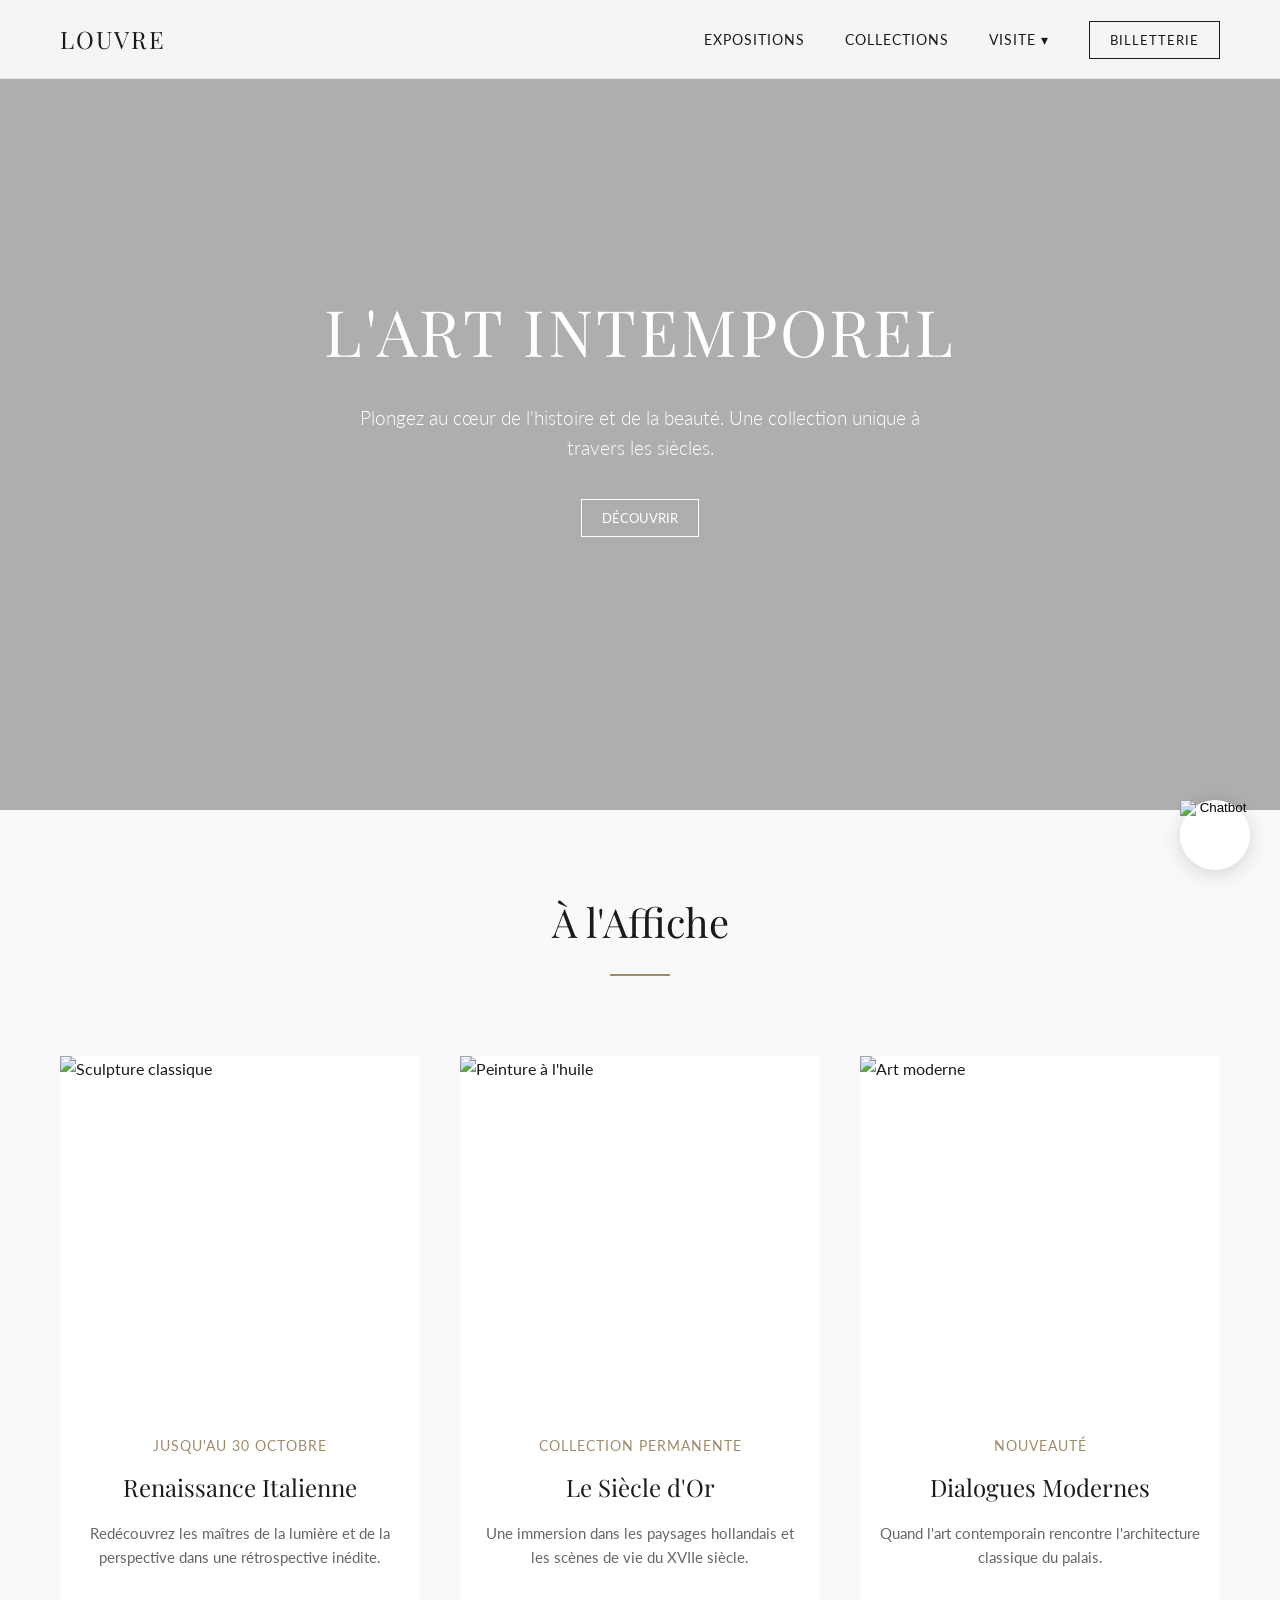
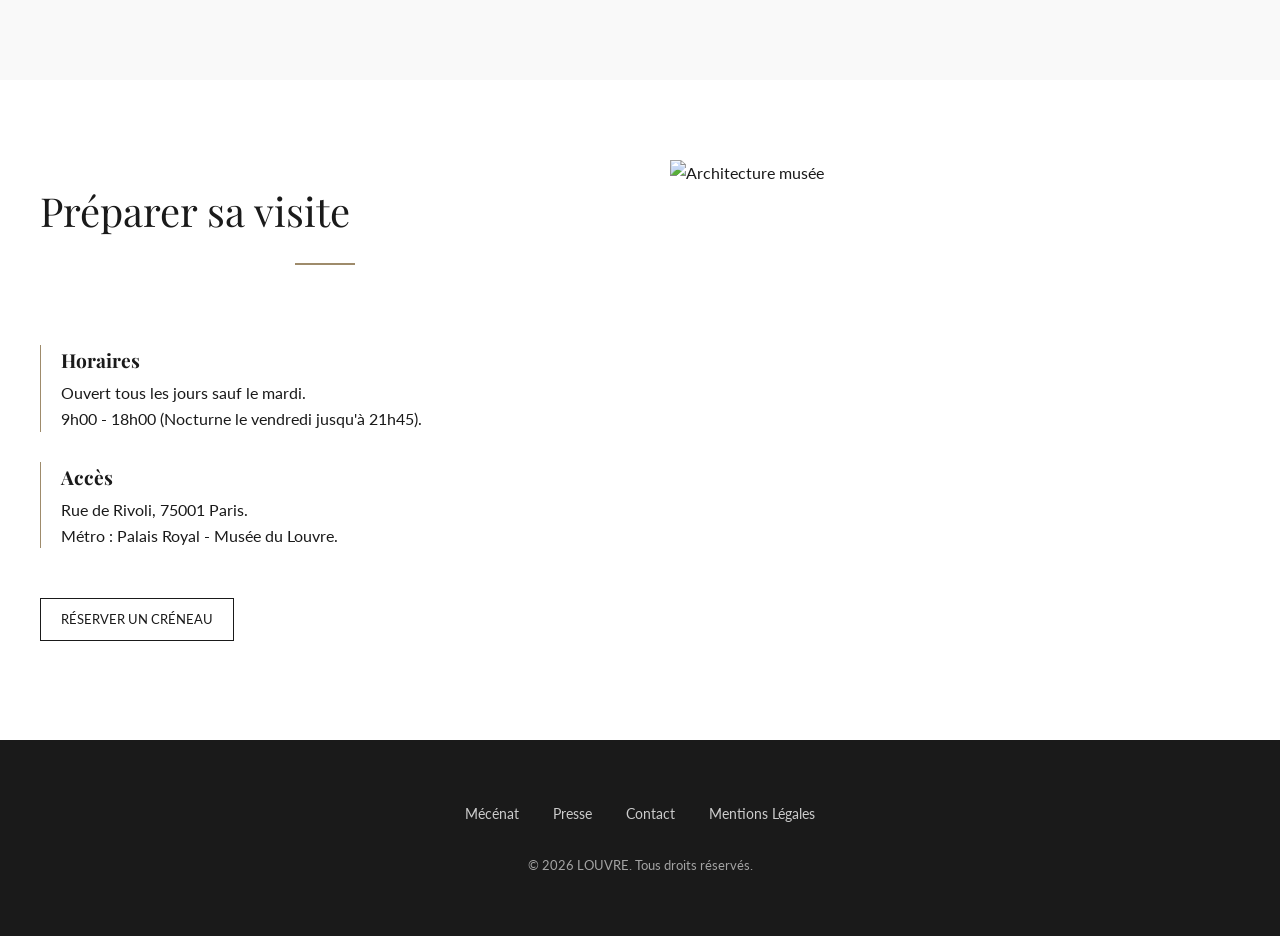
==== public/index.html @ 59c68a87 "Pages visite et billetterie" ====
<!DOCTYPE html>
<html lang="fr">
<head>
    <meta charset="UTF-8">
    <meta name="viewport" content="width=device-width, initial-scale=1.0">
    <title>Musée du Louvre - Art & Histoire</title>
    
    <link rel="preconnect" href="https://fonts.googleapis.com">
    <link rel="preconnect" href="https://fonts.gstatic.com" crossorigin>
    <link href="https://fonts.googleapis.com/css2?family=Lato:wght@300;400&family=Playfair+Display:ital,wght@0,400;0,600;1,400&display=swap" rel="stylesheet">

    <style>
        /* --- 1. VARIABLES & CONFIGURATION (MODULABLE ICI) --- */
        :root {
            /* Couleurs */
            --bg-color: #f9f9f9;       /* Fond général très clair */
            --text-color: #1a1a1a;     /* Noir charbon pour le texte */
            --accent-color: #9e8b6b;   /* Or vieilli pour les détails */
            --white: #ffffff;
            
            /* Typographie */
            --font-serif: 'Playfair Display', serif; /* Titres élégants */
            --font-sans: 'Lato', sans-serif;         /* Texte courant lisible */
            
            /* Espacement */
            --container-width: 1200px;
            --section-padding: 80px;
        }

        /* --- 2. RESET & BASE --- */
        * { margin: 0; padding: 0; box-sizing: border-box; }
        
        body {
            background-color: var(--bg-color);
            color: var(--text-color);
            font-family: var(--font-sans);
            line-height: 1.6;
            overflow-x: hidden;
        }

        h1, h2, h3 { font-family: var(--font-serif); font-weight: 400; }
        a { text-decoration: none; color: inherit; transition: 0.3s; }
        img { width: 100%; display: block; object-fit: cover; }

        /* --- 3. HEADER & NAV --- */
        header {
            position: fixed;
            top: 0;
            width: 100%;
            background: rgba(249, 249, 249, 0.95);
            padding: 20px 0;
            z-index: 1000;
            border-bottom: 1px solid rgba(0,0,0,0.05);
        }

        .nav-container {
            max-width: var(--container-width);
            margin: 0 auto;
            display: flex;
            justify-content: space-between;
            align-items: center;
            padding: 0 20px;
        }

        .logo { font-family: var(--font-serif); font-size: 1.5rem; letter-spacing: 2px; text-transform: uppercase; }
        
        nav ul { display: flex; list-style: none; gap: 40px; }
        nav a { font-size: 0.9rem; text-transform: uppercase; letter-spacing: 1px; }
        nav a:hover { color: var(--accent-color); }
        
        .btn-billet {
            border: 1px solid var(--text-color);
            padding: 10px 20px;
            font-size: 0.8rem;
            text-transform: uppercase;
        }
        .btn-billet:hover { background: var(--text-color); color: var(--white); }
        
        /* Style du conteneur du menu déroulant visit*/
        .dropdown {
            position: relative;
            display: inline-block;
        }

        /* Style de la liste cachée */
        .dropdown-content {
            display: none; /* Caché par défaut */
            position: absolute;
            background-color: var(--white);
            min-width: 200px;
            box-shadow: 0px 8px 16px rgba(0,0,0,0.1);
            z-index: 1000;
            top: 100%; /* S'affiche juste en dessous du texte */
            border-top: 2px solid var(--accent-color);
        }

        /* Style des liens à l'intérieur du menu */
        .dropdown-content a {
            color: var(--text-color);
            padding: 12px 16px;
            text-decoration: none;
            display: block;
            text-transform: none; /* On garde une écriture plus douce */
            font-size: 0.85rem;
            border-bottom: 1px solid #f0f0f0;
        }

        /* Changement de couleur au survol des liens du menu */
        .dropdown-content a:hover {
            background-color: #f9f9f9;
            color: var(--accent-color);
        }

        /* AFFICHAGE AU SURVOL */
        .dropdown:hover .dropdown-content {
            display: block;
        }

        /* Petit triangle indicatif */
        .dropbtn::after {
            font-size: 0.7rem;
            margin-left: 5px;
        }

        /* --- 4. HERO SECTION --- */
        .hero {
            height: 90vh;
            display: flex;
            align-items: center;
            justify-content: center;
            position: relative;
            background: url('https://images.unsplash.com/photo-1544531586-fde5298cdd40?q=80&w=2070&auto=format&fit=crop') no-repeat center center/cover;
        }

        .hero::after {
            content: '';
            position: absolute;
            top: 0; left: 0; width: 100%; height: 100%;
            background: rgba(0,0,0,0.3); /* Assombrit l'image pour lire le texte */
        }

        .hero-content {
            position: relative;
            z-index: 2;
            text-align: center;
            color: var(--white);
        }

        .hero h1 {
            font-size: 4rem;
            margin-bottom: 20px;
            letter-spacing: 3px;
        }

        .hero p {
            font-size: 1.2rem;
            font-weight: 300;
            max-width: 600px;
            margin: 0 auto 40px auto;
        }

        /* --- 5. GRID EXPOSITIONS --- */
        .section-title {
            text-align: center;
            font-size: 2.5rem;
            margin-bottom: 60px;
            position: relative;
            padding-bottom: 20px;
        }
        
        .section-title::after {
            content: '';
            display: block;
            width: 60px;
            height: 2px;
            background: var(--accent-color);
            margin: 20px auto 0;
        }

        .exhibitions { padding: var(--section-padding) 20px; max-width: var(--container-width); margin: 0 auto; }

        .grid {
            display: grid;
            grid-template-columns: repeat(auto-fit, minmax(300px, 1fr));
            gap: 40px;
        }

        .card {
            background: var(--white);
            transition: transform 0.4s ease;
            cursor: pointer;
        }

        .card:hover { transform: translateY(-5px); }

        .card-img { height: 350px; overflow: hidden; }
        .card-img img { height: 100%; transition: transform 0.5s ease; }
        .card:hover .card-img img { transform: scale(1.05); }

        .card-info { padding: 30px 20px; text-align: center; }
        .card-date { color: var(--accent-color); font-size: 0.85rem; letter-spacing: 1px; margin-bottom: 10px; display: block; }
        .card h3 { font-size: 1.5rem; margin-bottom: 15px; }
        .card p { font-size: 0.95rem; color: #666; }

        /* --- 6. INFOS PRATIQUES (Layout asymétrique) --- */
        .infos {
            background: var(--white);
            padding: var(--section-padding) 20px;
        }

        .infos-container {
            max-width: var(--container-width);
            margin: 0 auto;
            display: flex;
            flex-wrap: wrap;
            align-items: center;
            gap: 60px;
        }

        .infos-text { flex: 1; min-width: 300px; }
        .infos-image { flex: 1; min-width: 300px; height: 500px; }
        
        .info-item { margin-bottom: 30px; border-left: 1px solid var(--accent-color); padding-left: 20px; }
        .info-item h4 { font-family: var(--font-serif); font-size: 1.2rem; margin-bottom: 5px; }

        /* --- 7. FOOTER --- */
        footer {
            background: var(--text-color);
            color: var(--white);
            padding: 60px 20px;
            text-align: center;
        }
        
        .footer-links { margin-bottom: 30px; }
        .footer-links a { color: #ccc; margin: 0 15px; font-size: 0.9rem; }
        .copyright { font-size: 0.8rem; opacity: 0.6; }

        /* MOBILE RESPONSIVE */
        @media (max-width: 768px) {
            .hero h1 { font-size: 2.5rem; }
            .nav-container { flex-direction: column; gap: 20px; }
            nav ul { gap: 20px; font-size: 0.8rem; }
            .infos-container { flex-direction: column; }
        }

        /* --- 8. MODULE CHATBOT --- */
        
        /* Conteneur global */
        .chat-widget-container {
            position: fixed;
            bottom: 30px;
            right: 30px;
            z-index: 2000;
            display: flex;
            flex-direction: column;
            align-items: flex-end;
            pointer-events: none;
        }
        .chat-widget-container > * { pointer-events: all; }

        /* --- LE BOUTON FLOTTANT (AVEC WAVES) --- */
        .chat-toggle-btn {
            width: 70px;
            height: 70px;
            background: var(--white);
            border-radius: 50%;
            box-shadow: 0 4px 20px rgba(0,0,0,0.15);
            border: none;
            cursor: pointer;
            display: flex;
            align-items: center;
            justify-content: center;
            padding: 10px;
            position: relative; /* Indispensable pour centrer les ondes */
            transition: all 0.3s cubic-bezier(0.25, 1, 0.5, 1);
            z-index: 2002;
        }

        /* CRÉATION DES ONDES (WAVES) */
        .chat-toggle-btn::before,
        .chat-toggle-btn::after {
            content: '';
            position: absolute;
            top: 0; left: 0; right: 0; bottom: 0;
            border-radius: 50%;
            background: var(--accent-color); /* Couleur Or */
            opacity: 0;
            z-index: -1; /* Derrière le bouton blanc */
        }

        /* Animation de l'onde */
        .chat-toggle-btn::before {
            animation: pulse-wave 2.5s infinite ease-out;
        }

        /* Si le chat est OUVERT, on arrête les ondes pour plus de calme */
        .chat-toggle-btn.btn-active::before,
        .chat-toggle-btn.btn-active::after {
            animation: none;
            display: none;
        }

        /* DÉFINITION DE L'ANIMATION */
        @keyframes pulse-wave {
            0% {
                transform: scale(1);
                opacity: 0.3; /* Commence semi-transparent */
            }
            100% {
                transform: scale(1.5); /* S'agrandit x2.2 */
                opacity: 0;   /* Devient totalement transparent */
            }
        }

        /* Effet au survol : Grossissement léger */
        .chat-toggle-btn:hover {
            transform: scale(1.1);
            box-shadow: 0 8px 25px rgba(0,0,0,0.25);
        }

        /* L'IMAGE DU LOGO */
        .chat-toggle-btn img {
            width: 100%;
            height: 100%;
            object-fit: contain;
            transition: all 0.4s ease;
            position: absolute; /* Superposition */
            opacity: 1;
            transform: rotate(0deg);
            padding-bottom: 6px;
        }

        /* LA CROIX DE FERMETURE (SPAN) */
        .chat-toggle-btn span {
            position: absolute;
            color: var(--accent-color); /* Couleur Or */
            font-size: 2rem;
            font-family: var(--font-sans);
            font-weight: 300;
            opacity: 0;
            transform: rotate(-90deg); /* Départ tourné */
            transition: all 0.4s ease;
        }

        /* --- ÉTAT ACTIF (QUAND OUVERT) --- */
        
        /* Le bouton reste grossi ou reprend sa taille (au choix, ici taille normale) */
        .chat-toggle-btn.btn-active {
            transform: scale(1); 
            box-shadow: 0 4px 20px rgba(0,0,0,0.1);
        }

        /* L'image tourne et disparaît */
        .chat-toggle-btn.btn-active img {
            opacity: 0;
            transform: rotate(270deg);
            scale: 0.3;
        }

        /* La croix apparaît et se redresse */
        .chat-toggle-btn.btn-active span {
            opacity: 1;
            transform: rotate(0deg);
        }


        /* --- LA FENÊTRE DE CHAT --- */
        .chat-window {
            width: 350px;
            height: 450px;
            background: var(--white);
            border-radius: 12px;
            box-shadow: 0 15px 50px rgba(0,0,0,0.15);
            overflow: hidden;
            margin-bottom: 20px;
            margin-right: 0;
            display: flex;
            flex-direction: column;
            z-index: 2001;
            
            /* Animation d'apparition */
            opacity: 0;
            visibility: hidden;
            transform-origin: bottom right;
            transform: scale(0.8) translateY(20px);
            transition: all 0.4s cubic-bezier(0.16, 1, 0.3, 1);
        }

        .chat-window.chat-open {
            opacity: 1;
            visibility: visible;
            transform: scale(1) translateY(0);
        }

        /* RESTE DU STYLE (Header, Messages, Input) */
        .chat-header { background: var(--accent-color); color: var(--white); padding: 20px; display: flex; justify-content: space-between; align-items: center; }
        .chat-header h3 { font-family: var(--font-serif); font-size: 1.1rem; margin: 0; font-weight: 400; }
        .close-chat-btn { display: none; } /* On cache la croix du header car on l'a sur le bouton maintenant */
        
        .chat-messages { flex: 1; padding: 20px; background: #fcfcfc; overflow-y: auto; font-size: 0.9rem; }
        .message { margin-bottom: 15px; max-width: 80%; padding: 12px 16px; border-radius: 12px; line-height: 1.5; }
        .message.bot { background: #f0f0f0; color: var(--text-color); border-bottom-left-radius: 2px; }
        .message.user { background: var(--accent-color); color: var(--white); margin-left: auto; border-bottom-right-radius: 2px; }
        
        .chat-input-area { padding: 15px; border-top: 1px solid #eee; display: flex; background: var(--white); }
        .chat-input-area input { flex: 1; border: 1px solid #ddd; border-radius: 20px; padding: 10px 15px; outline: none; transition: 0.3s; }
        .chat-input-area input:focus { border-color: var(--accent-color); }
        .send-btn { background: none; border: none; color: var(--accent-color); font-size: 1.2rem; margin-left: 10px; cursor: pointer; }

        @media (max-width: 480px) {
            .chat-window { width: calc(100vw - 40px); height: 60vh; right: 20px; bottom: 90px; }
        }
    </style>
</head>
<body>

    <header>
        <div class="nav-container">
            <div class="logo">Louvre</div>
            <nav>
                <ul>
                    <li><a href="#expos">Expositions</a></li>
                    <li><a href="#collections">Collections</a></li>
                    <li class="dropdown">
                    <a href="#infos" class="dropbtn">Visite ▾</a>
                    <div class="dropdown-content">
                        <a href="horaires.html">Horaires & Tarifs</a>
                        <a href="plan.html">Plan, accès & transports</a>
                        <a href="accessibilite.html">Accessibilité</a>
                    </div>
                </li>
                    <li><a href="billetterie.html" class="btn-billet">Billetterie</a></li>
                </ul>
            </nav>
        </div>
    </header>

    <section class="hero">
        <div class="hero-content">
            <h1>L'ART INTEMPOREL</h1>
            <p>Plongez au cœur de l'histoire et de la beauté. Une collection unique à travers les siècles.</p>
            <a href="billetterie.html" class="btn-billet" style="border-color: #fff; color: #fff;">Découvrir</a>
        </div>
    </section>

    <section id="expos" class="exhibitions">
        <h2 class="section-title">À l'Affiche</h2>
        <div class="grid">
            <article class="card">
                <div class="card-img">
                    <img src="https://images.unsplash.com/photo-1577720580479-7d839d829c73?q=80&w=1974&auto=format&fit=crop" alt="Sculpture classique">
                </div>
                <div class="card-info">
                    <span class="card-date">JUSQU'AU 30 OCTOBRE</span>
                    <h3>Renaissance Italienne</h3>
                    <p>Redécouvrez les maîtres de la lumière et de la perspective dans une rétrospective inédite.</p>
                </div>
            </article>

            <article class="card">
                <div class="card-img">
                    <img src="https://images.unsplash.com/photo-1545989253-02cc26577f88?q=80&w=2070&auto=format&fit=crop" alt="Peinture à l'huile">
                </div>
                <div class="card-info">
                    <span class="card-date">COLLECTION PERMANENTE</span>
                    <h3>Le Siècle d'Or</h3>
                    <p>Une immersion dans les paysages hollandais et les scènes de vie du XVIIe siècle.</p>
                </div>
            </article>

            <article class="card">
                <div class="card-img">
                    <img src="https://images.unsplash.com/photo-1518998053901-5348d3961a04?q=80&w=1974&auto=format&fit=crop" alt="Art moderne">
                </div>
                <div class="card-info">
                    <span class="card-date">NOUVEAUTÉ</span>
                    <h3>Dialogues Modernes</h3>
                    <p>Quand l'art contemporain rencontre l'architecture classique du palais.</p>
                </div>
            </article>
        </div>
    </section>

    <section id="infos" class="infos">
        <div class="infos-container">
            <div class="infos-text">
                <h2 class="section-title" style="text-align: left; margin-left:0;">Préparer sa visite</h2>
                
                <div class="info-item">
                    <h4>Horaires</h4>
                    <p>Ouvert tous les jours sauf le mardi.<br>9h00 - 18h00 (Nocturne le vendredi jusqu'à 21h45).</p>
                </div>
                
                <div class="info-item">
                    <h4>Accès</h4>
                    <p>Rue de Rivoli, 75001 Paris.<br>Métro : Palais Royal - Musée du Louvre.</p>
                </div>

                <a href="billetterie.html" class="btn-billet" style="display:inline-block; margin-top:20px;">Réserver un créneau</a>
            </div>
            <div class="infos-image">
                <img src="https://images.unsplash.com/photo-1566127444979-b3d2b654e3d7?q=80&w=1974&auto=format&fit=crop" 
                    alt="Architecture musée" 
                    style="height:100%; object-fit:cover;">
            </div>
        </div>
    </section>

    <footer>
        <div class="footer-links">
            <a href="#">Mécénat</a>
            <a href="#">Presse</a>
            <a href="#">Contact</a>
            <a href="#">Mentions Légales</a>
        </div>
        <p class="copyright">&copy; 2026 LOUVRE. Tous droits réservés.</p>
    </footer>

    <div class="chat-widget-container">
        
        <div class="chat-window" id="chatWindow">
            <div class="chat-header">
                <h3>Assistant du Musée</h3>
                <button class="close-chat-btn" onclick="toggleChat()">×</button>
            </div>
            
            <div class="chat-messages">
                <div class="message bot">
                    <p>Bonjour. Je suis l'assistant virtuel du musée. Comment puis-je vous aider à préparer votre visite aujourd'hui ?</p>
                </div>
                </div>
            
            <div class="chat-input-area">
                <input type="text" placeholder="Écrivez votre message...">
                <button class="send-btn">➤</button>
            </div>
        </div>

        <button class="chat-toggle-btn" onclick="toggleChat()">
        <span>&#10005;</span> 
        <img src="public/assets/chatbot_logo.png" alt="Chatbot">
    </button>

    </div>

    <script>
        function toggleChat() {
            const chatWindow = document.getElementById('chatWindow');
            const chatBtn = document.querySelector('.chat-toggle-btn');
            
            chatWindow.classList.toggle('chat-open');
            chatBtn.classList.toggle('btn-active');
        }
    </script>
</body>
</html>
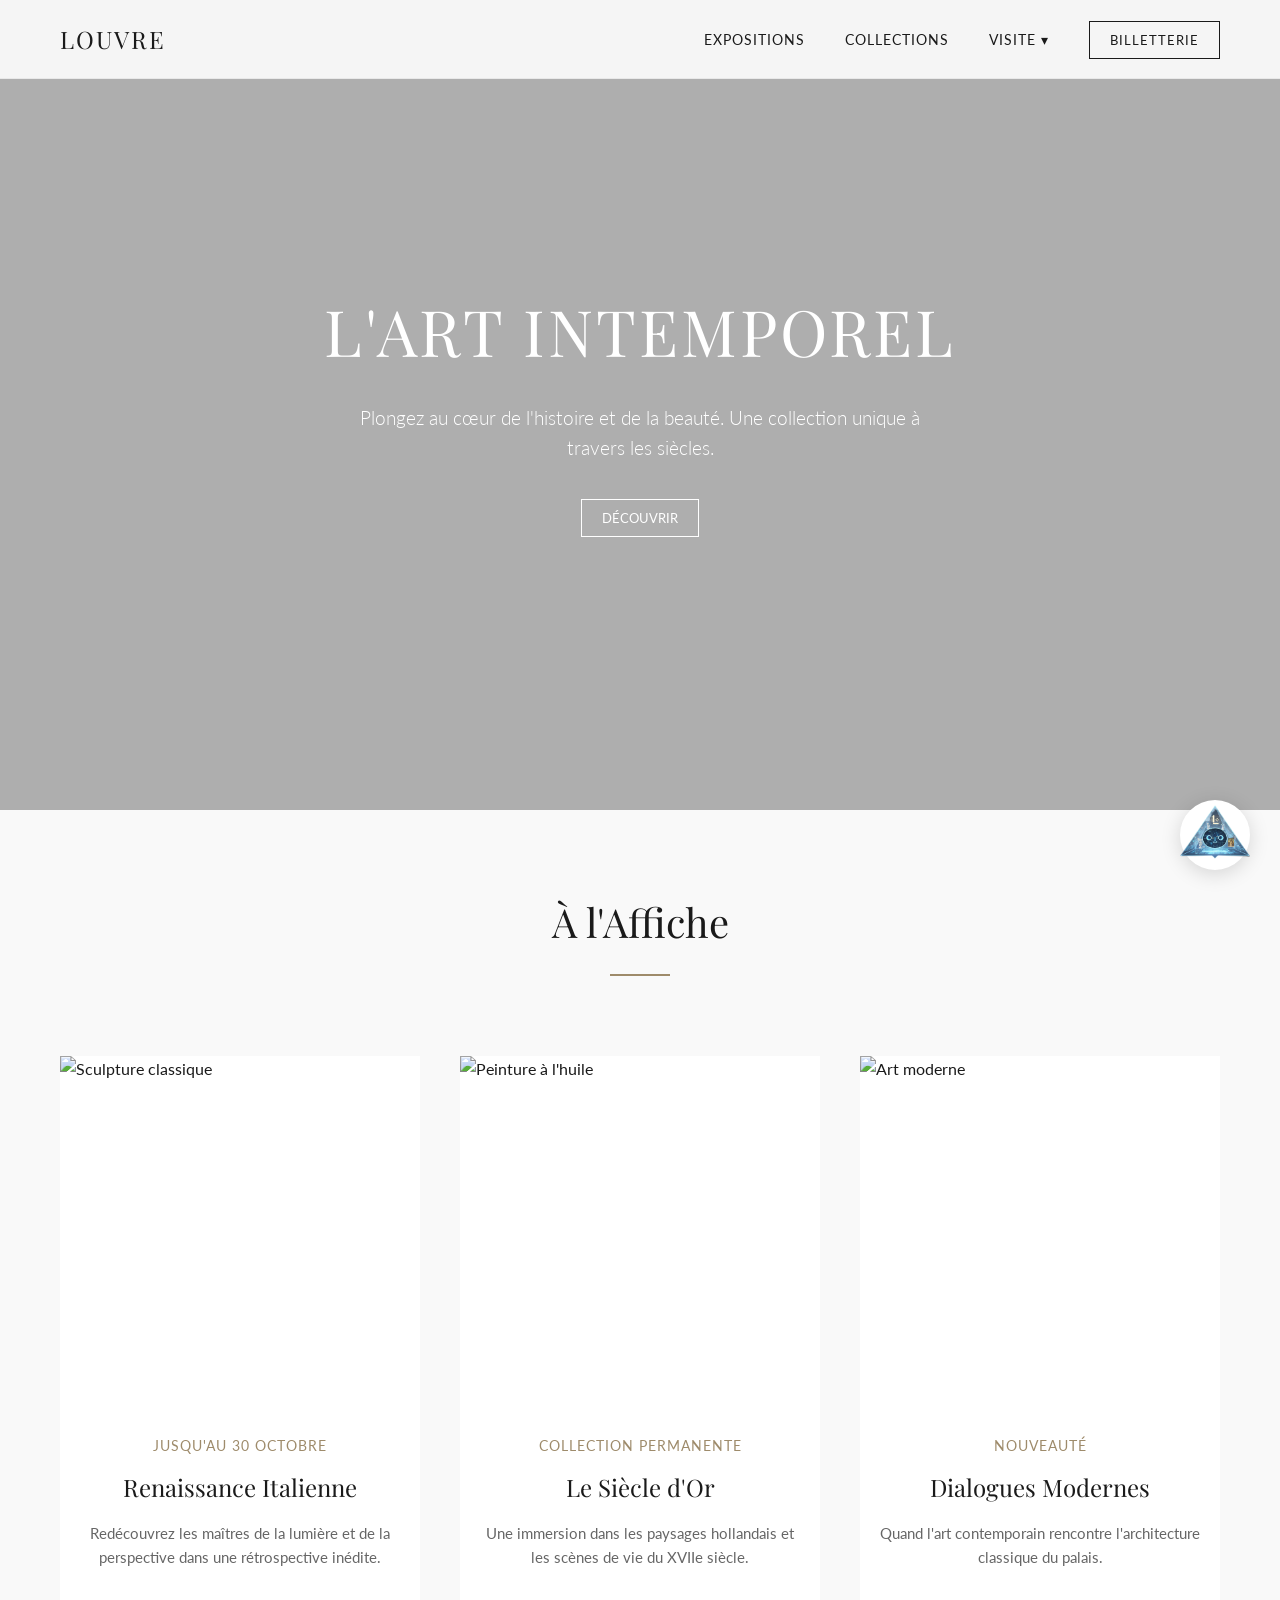
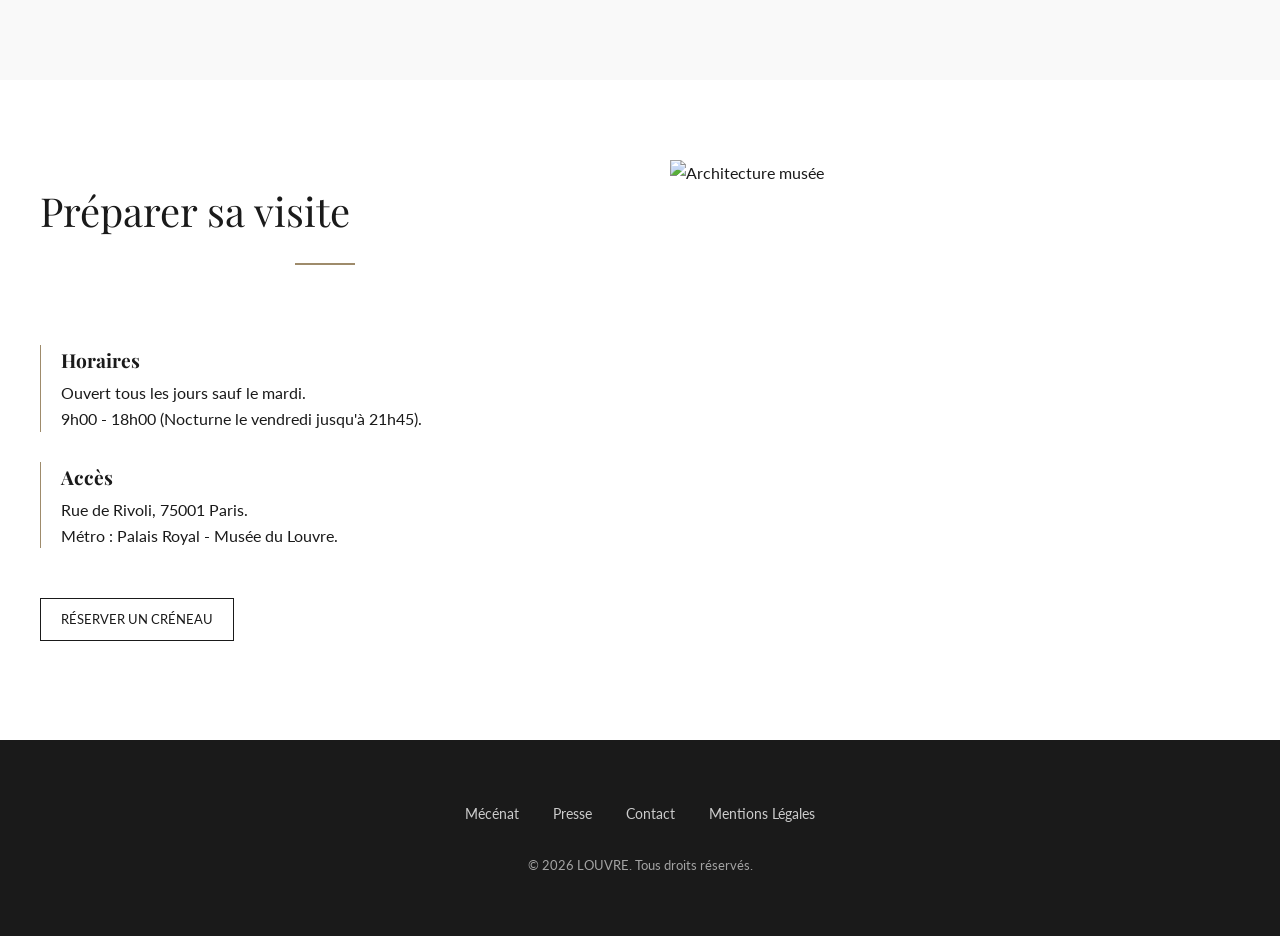
==== commit 627ca576: "create chatbot-component" ====
--- a/public/index.html
+++ b/public/index.html
@@ -8,25 +8,9 @@
     <link rel="preconnect" href="https://fonts.googleapis.com">
     <link rel="preconnect" href="https://fonts.gstatic.com" crossorigin>
     <link href="https://fonts.googleapis.com/css2?family=Lato:wght@300;400&family=Playfair+Display:ital,wght@0,400;0,600;1,400&display=swap" rel="stylesheet">
+    <link rel="stylesheet" href="/public/chatbot.css" href="public/general.css">
 
     <style>
-        /* --- 1. VARIABLES & CONFIGURATION (MODULABLE ICI) --- */
-        :root {
-            /* Couleurs */
-            --bg-color: #f9f9f9;       /* Fond général très clair */
-            --text-color: #1a1a1a;     /* Noir charbon pour le texte */
-            --accent-color: #9e8b6b;   /* Or vieilli pour les détails */
-            --white: #ffffff;
-            
-            /* Typographie */
-            --font-serif: 'Playfair Display', serif; /* Titres élégants */
-            --font-sans: 'Lato', sans-serif;         /* Texte courant lisible */
-            
-            /* Espacement */
-            --container-width: 1200px;
-            --section-padding: 80px;
-        }
-
         /* --- 2. RESET & BASE --- */
         * { margin: 0; padding: 0; box-sizing: border-box; }
         
@@ -241,174 +225,6 @@
             .nav-container { flex-direction: column; gap: 20px; }
             nav ul { gap: 20px; font-size: 0.8rem; }
             .infos-container { flex-direction: column; }
-        }
-
-        /* --- 8. MODULE CHATBOT --- */
-        
-        /* Conteneur global */
-        .chat-widget-container {
-            position: fixed;
-            bottom: 30px;
-            right: 30px;
-            z-index: 2000;
-            display: flex;
-            flex-direction: column;
-            align-items: flex-end;
-            pointer-events: none;
-        }
-        .chat-widget-container > * { pointer-events: all; }
-
-        /* --- LE BOUTON FLOTTANT (AVEC WAVES) --- */
-        .chat-toggle-btn {
-            width: 70px;
-            height: 70px;
-            background: var(--white);
-            border-radius: 50%;
-            box-shadow: 0 4px 20px rgba(0,0,0,0.15);
-            border: none;
-            cursor: pointer;
-            display: flex;
-            align-items: center;
-            justify-content: center;
-            padding: 10px;
-            position: relative; /* Indispensable pour centrer les ondes */
-            transition: all 0.3s cubic-bezier(0.25, 1, 0.5, 1);
-            z-index: 2002;
-        }
-
-        /* CRÉATION DES ONDES (WAVES) */
-        .chat-toggle-btn::before,
-        .chat-toggle-btn::after {
-            content: '';
-            position: absolute;
-            top: 0; left: 0; right: 0; bottom: 0;
-            border-radius: 50%;
-            background: var(--accent-color); /* Couleur Or */
-            opacity: 0;
-            z-index: -1; /* Derrière le bouton blanc */
-        }
-
-        /* Animation de l'onde */
-        .chat-toggle-btn::before {
-            animation: pulse-wave 2.5s infinite ease-out;
-        }
-
-        /* Si le chat est OUVERT, on arrête les ondes pour plus de calme */
-        .chat-toggle-btn.btn-active::before,
-        .chat-toggle-btn.btn-active::after {
-            animation: none;
-            display: none;
-        }
-
-        /* DÉFINITION DE L'ANIMATION */
-        @keyframes pulse-wave {
-            0% {
-                transform: scale(1);
-                opacity: 0.3; /* Commence semi-transparent */
-            }
-            100% {
-                transform: scale(1.5); /* S'agrandit x2.2 */
-                opacity: 0;   /* Devient totalement transparent */
-            }
-        }
-
-        /* Effet au survol : Grossissement léger */
-        .chat-toggle-btn:hover {
-            transform: scale(1.1);
-            box-shadow: 0 8px 25px rgba(0,0,0,0.25);
-        }
-
-        /* L'IMAGE DU LOGO */
-        .chat-toggle-btn img {
-            width: 100%;
-            height: 100%;
-            object-fit: contain;
-            transition: all 0.4s ease;
-            position: absolute; /* Superposition */
-            opacity: 1;
-            transform: rotate(0deg);
-            padding-bottom: 6px;
-        }
-
-        /* LA CROIX DE FERMETURE (SPAN) */
-        .chat-toggle-btn span {
-            position: absolute;
-            color: var(--accent-color); /* Couleur Or */
-            font-size: 2rem;
-            font-family: var(--font-sans);
-            font-weight: 300;
-            opacity: 0;
-            transform: rotate(-90deg); /* Départ tourné */
-            transition: all 0.4s ease;
-        }
-
-        /* --- ÉTAT ACTIF (QUAND OUVERT) --- */
-        
-        /* Le bouton reste grossi ou reprend sa taille (au choix, ici taille normale) */
-        .chat-toggle-btn.btn-active {
-            transform: scale(1); 
-            box-shadow: 0 4px 20px rgba(0,0,0,0.1);
-        }
-
-        /* L'image tourne et disparaît */
-        .chat-toggle-btn.btn-active img {
-            opacity: 0;
-            transform: rotate(270deg);
-            scale: 0.3;
-        }
-
-        /* La croix apparaît et se redresse */
-        .chat-toggle-btn.btn-active span {
-            opacity: 1;
-            transform: rotate(0deg);
-        }
-
-
-        /* --- LA FENÊTRE DE CHAT --- */
-        .chat-window {
-            width: 350px;
-            height: 450px;
-            background: var(--white);
-            border-radius: 12px;
-            box-shadow: 0 15px 50px rgba(0,0,0,0.15);
-            overflow: hidden;
-            margin-bottom: 20px;
-            margin-right: 0;
-            display: flex;
-            flex-direction: column;
-            z-index: 2001;
-            
-            /* Animation d'apparition */
-            opacity: 0;
-            visibility: hidden;
-            transform-origin: bottom right;
-            transform: scale(0.8) translateY(20px);
-            transition: all 0.4s cubic-bezier(0.16, 1, 0.3, 1);
-        }
-
-        .chat-window.chat-open {
-            opacity: 1;
-            visibility: visible;
-            transform: scale(1) translateY(0);
-        }
-
-        /* RESTE DU STYLE (Header, Messages, Input) */
-        .chat-header { background: var(--accent-color); color: var(--white); padding: 20px; display: flex; justify-content: space-between; align-items: center; }
-        .chat-header h3 { font-family: var(--font-serif); font-size: 1.1rem; margin: 0; font-weight: 400; }
-        .close-chat-btn { display: none; } /* On cache la croix du header car on l'a sur le bouton maintenant */
-        
-        .chat-messages { flex: 1; padding: 20px; background: #fcfcfc; overflow-y: auto; font-size: 0.9rem; }
-        .message { margin-bottom: 15px; max-width: 80%; padding: 12px 16px; border-radius: 12px; line-height: 1.5; }
-        .message.bot { background: #f0f0f0; color: var(--text-color); border-bottom-left-radius: 2px; }
-        .message.user { background: var(--accent-color); color: var(--white); margin-left: auto; border-bottom-right-radius: 2px; }
-        
-        .chat-input-area { padding: 15px; border-top: 1px solid #eee; display: flex; background: var(--white); }
-        .chat-input-area input { flex: 1; border: 1px solid #ddd; border-radius: 20px; padding: 10px 15px; outline: none; transition: 0.3s; }
-        .chat-input-area input:focus { border-color: var(--accent-color); }
-        .send-btn { background: none; border: none; color: var(--accent-color); font-size: 1.2rem; margin-left: 10px; cursor: pointer; }
-
-        @media (max-width: 480px) {
-            .chat-window { width: calc(100vw - 40px); height: 60vh; right: 20px; bottom: 90px; }
         }
     </style>
 </head>
@@ -516,41 +332,17 @@
         <p class="copyright">&copy; 2026 LOUVRE. Tous droits réservés.</p>
     </footer>
 
-    <div class="chat-widget-container">
-        
-        <div class="chat-window" id="chatWindow">
-            <div class="chat-header">
-                <h3>Assistant du Musée</h3>
-                <button class="close-chat-btn" onclick="toggleChat()">×</button>
-            </div>
-            
-            <div class="chat-messages">
-                <div class="message bot">
-                    <p>Bonjour. Je suis l'assistant virtuel du musée. Comment puis-je vous aider à préparer votre visite aujourd'hui ?</p>
-                </div>
-                </div>
-            
-            <div class="chat-input-area">
-                <input type="text" placeholder="Écrivez votre message...">
-                <button class="send-btn">➤</button>
-            </div>
-        </div>
-
-        <button class="chat-toggle-btn" onclick="toggleChat()">
-        <span>&#10005;</span> 
-        <img src="public/assets/chatbot_logo.png" alt="Chatbot">
-    </button>
-
-    </div>
+    <div id="chatbot"></div>
 
     <script>
-        function toggleChat() {
-            const chatWindow = document.getElementById('chatWindow');
-            const chatBtn = document.querySelector('.chat-toggle-btn');
-            
-            chatWindow.classList.toggle('chat-open');
-            chatBtn.classList.toggle('btn-active');
-        }
+    fetch("/public/chatbot.html")
+        .then(r => r.text())
+        .then(html => {
+            document.getElementById("chatbot").innerHTML = html;
+        });
     </script>
+
+    <script src="/public/chatbot.js" defer></script>
+
 </body>
 </html>
